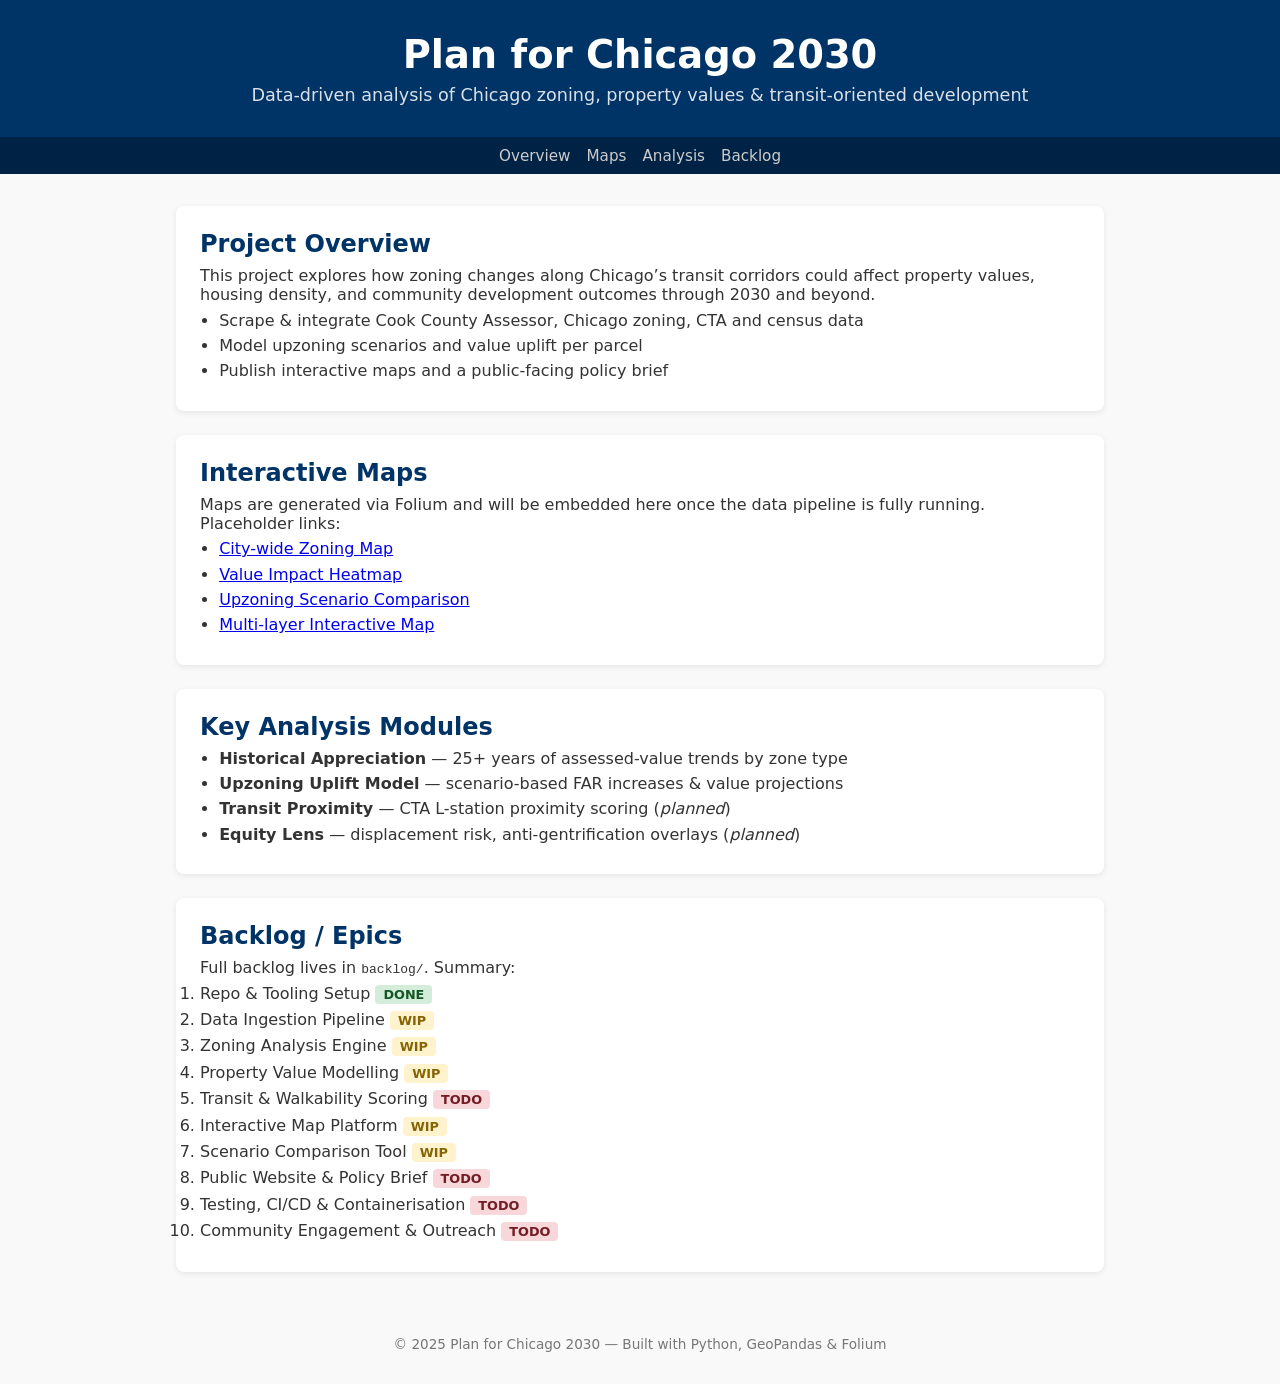
==== site/index.html @ ef183d5f "reorganized by Opus 4.6" ====
<!DOCTYPE html>
<html lang="en">
<head>
  <meta charset="UTF-8" />
  <meta name="viewport" content="width=device-width, initial-scale=1.0" />
  <title>Plan for Chicago 2030</title>
  <style>
    :root { --brand: #003366; --accent: #cf2920; --bg: #f9f9f9; }
    * { margin:0; padding:0; box-sizing:border-box; }
    body { font-family: "Segoe UI", system-ui, sans-serif; color:#333; background:var(--bg); }
    header { background:var(--brand); color:#fff; padding:2rem 1rem; text-align:center; }
    header h1 { font-size:2.4rem; margin-bottom:.5rem; }
    header p { font-size:1.1rem; opacity:.85; }
    nav { background:#002244; display:flex; justify-content:center; gap:1rem; padding:.6rem; }
    nav a { color:#ccc; text-decoration:none; font-size:.95rem; } nav a:hover { color:#fff; }
    .container { max-width:960px; margin:2rem auto; padding:0 1rem; }
    .card { background:#fff; border-radius:8px; box-shadow:0 2px 6px rgba(0,0,0,.08);
            margin-bottom:1.5rem; padding:1.5rem; }
    .card h2 { color:var(--brand); margin-bottom:.5rem; }
    .card ul { padding-left:1.2rem; }
    .card li { margin:.4rem 0; }
    footer { text-align:center; padding:2rem; font-size:.85rem; color:#777; }
    .status { display:inline-block; padding:2px 8px; border-radius:4px; font-size:.8rem; font-weight:600; }
    .status.wip { background:#fff3cd; color:#856404; }
    .status.done { background:#d4edda; color:#155724; }
    .status.todo { background:#f8d7da; color:#721c24; }
  </style>
</head>
<body>

<header>
  <h1>Plan for Chicago 2030</h1>
  <p>Data-driven analysis of Chicago zoning, property values &amp; transit-oriented development</p>
</header>

<nav>
  <a href="#overview">Overview</a>
  <a href="#maps">Maps</a>
  <a href="#analysis">Analysis</a>
  <a href="#backlog">Backlog</a>
</nav>

<div class="container">

  <section id="overview" class="card">
    <h2>Project Overview</h2>
    <p>This project explores how zoning changes along Chicago&rsquo;s transit corridors
       could affect property values, housing density, and community development outcomes
       through 2030 and beyond.</p>
    <ul>
      <li>Scrape &amp; integrate Cook County Assessor, Chicago zoning, CTA and census data</li>
      <li>Model upzoning scenarios and value uplift per parcel</li>
      <li>Publish interactive maps and a public-facing policy brief</li>
    </ul>
  </section>

  <section id="maps" class="card">
    <h2>Interactive Maps</h2>
    <p>Maps are generated via Folium and will be embedded here once the data pipeline
       is fully running. Placeholder links:</p>
    <ul>
      <li><a href="maps/chicago_zoning_map.html">City-wide Zoning Map</a></li>
      <li><a href="maps/zoning_value_impact_map.html">Value Impact Heatmap</a></li>
      <li><a href="maps/zoning_comparison_map.html">Upzoning Scenario Comparison</a></li>
      <li><a href="maps/chicago_interactive_map.html">Multi-layer Interactive Map</a></li>
    </ul>
  </section>

  <section id="analysis" class="card">
    <h2>Key Analysis Modules</h2>
    <ul>
      <li><strong>Historical Appreciation</strong> &mdash; 25+ years of assessed-value trends by zone type</li>
      <li><strong>Upzoning Uplift Model</strong> &mdash; scenario-based FAR increases &amp; value projections</li>
      <li><strong>Transit Proximity</strong> &mdash; CTA L-station proximity scoring (<em>planned</em>)</li>
      <li><strong>Equity Lens</strong> &mdash; displacement risk, anti-gentrification overlays (<em>planned</em>)</li>
    </ul>
  </section>

  <section id="backlog" class="card">
    <h2>Backlog / Epics</h2>
    <p>Full backlog lives in <code>backlog/</code>. Summary:</p>
    <ol>
      <li>Repo &amp; Tooling Setup <span class="status done">DONE</span></li>
      <li>Data Ingestion Pipeline <span class="status wip">WIP</span></li>
      <li>Zoning Analysis Engine <span class="status wip">WIP</span></li>
      <li>Property Value Modelling <span class="status wip">WIP</span></li>
      <li>Transit &amp; Walkability Scoring <span class="status todo">TODO</span></li>
      <li>Interactive Map Platform <span class="status wip">WIP</span></li>
      <li>Scenario Comparison Tool <span class="status wip">WIP</span></li>
      <li>Public Website &amp; Policy Brief <span class="status todo">TODO</span></li>
      <li>Testing, CI/CD &amp; Containerisation <span class="status todo">TODO</span></li>
      <li>Community Engagement &amp; Outreach <span class="status todo">TODO</span></li>
    </ol>
  </section>

</div>

<footer>&copy; 2025 Plan for Chicago 2030 &mdash; Built with Python, GeoPandas &amp; Folium</footer>
</body>
</html>
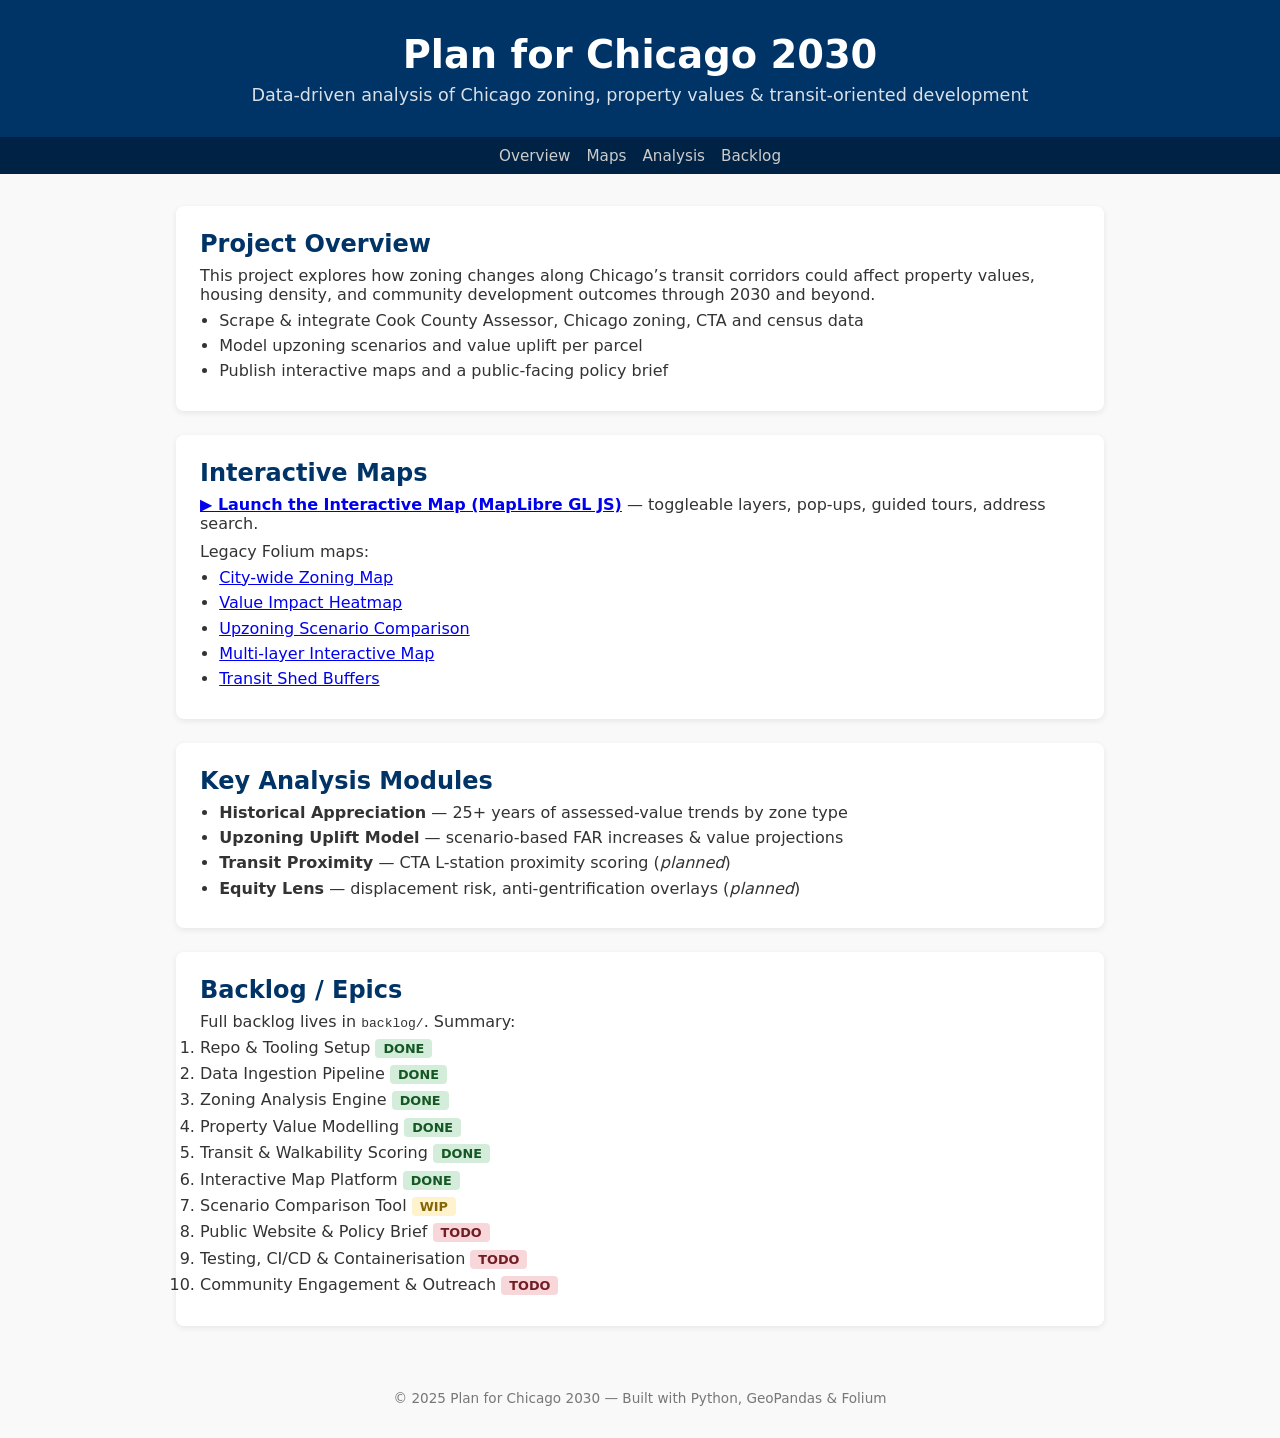
==== commit 8b66f536: "step 6 (opus 4.6)" ====
--- a/site/index.html
+++ b/site/index.html
@@ -56,13 +56,15 @@
 
   <section id="maps" class="card">
     <h2>Interactive Maps</h2>
-    <p>Maps are generated via Folium and will be embedded here once the data pipeline
-       is fully running. Placeholder links:</p>
+    <p><strong><a href="map.html">&#9654; Launch the Interactive Map (MapLibre GL JS)</a></strong>
+       &mdash; toggleable layers, pop-ups, guided tours, address search.</p>
+    <p style="margin-top:.6rem">Legacy Folium maps:</p>
     <ul>
-      <li><a href="maps/chicago_zoning_map.html">City-wide Zoning Map</a></li>
-      <li><a href="maps/zoning_value_impact_map.html">Value Impact Heatmap</a></li>
-      <li><a href="maps/zoning_comparison_map.html">Upzoning Scenario Comparison</a></li>
-      <li><a href="maps/chicago_interactive_map.html">Multi-layer Interactive Map</a></li>
+      <li><a href="../maps/chicago_zoning_map.html">City-wide Zoning Map</a></li>
+      <li><a href="../maps/zoning_value_impact_map.html">Value Impact Heatmap</a></li>
+      <li><a href="../maps/zoning_comparison_map.html">Upzoning Scenario Comparison</a></li>
+      <li><a href="../maps/chicago_interactive_map.html">Multi-layer Interactive Map</a></li>
+      <li><a href="../maps/transit_shed_map.html">Transit Shed Buffers</a></li>
     </ul>
   </section>
 
@@ -81,11 +83,11 @@
     <p>Full backlog lives in <code>backlog/</code>. Summary:</p>
     <ol>
       <li>Repo &amp; Tooling Setup <span class="status done">DONE</span></li>
-      <li>Data Ingestion Pipeline <span class="status wip">WIP</span></li>
-      <li>Zoning Analysis Engine <span class="status wip">WIP</span></li>
-      <li>Property Value Modelling <span class="status wip">WIP</span></li>
-      <li>Transit &amp; Walkability Scoring <span class="status todo">TODO</span></li>
-      <li>Interactive Map Platform <span class="status wip">WIP</span></li>
+      <li>Data Ingestion Pipeline <span class="status done">DONE</span></li>
+      <li>Zoning Analysis Engine <span class="status done">DONE</span></li>
+      <li>Property Value Modelling <span class="status done">DONE</span></li>
+      <li>Transit &amp; Walkability Scoring <span class="status done">DONE</span></li>
+      <li>Interactive Map Platform <span class="status done">DONE</span></li>
       <li>Scenario Comparison Tool <span class="status wip">WIP</span></li>
       <li>Public Website &amp; Policy Brief <span class="status todo">TODO</span></li>
       <li>Testing, CI/CD &amp; Containerisation <span class="status todo">TODO</span></li>
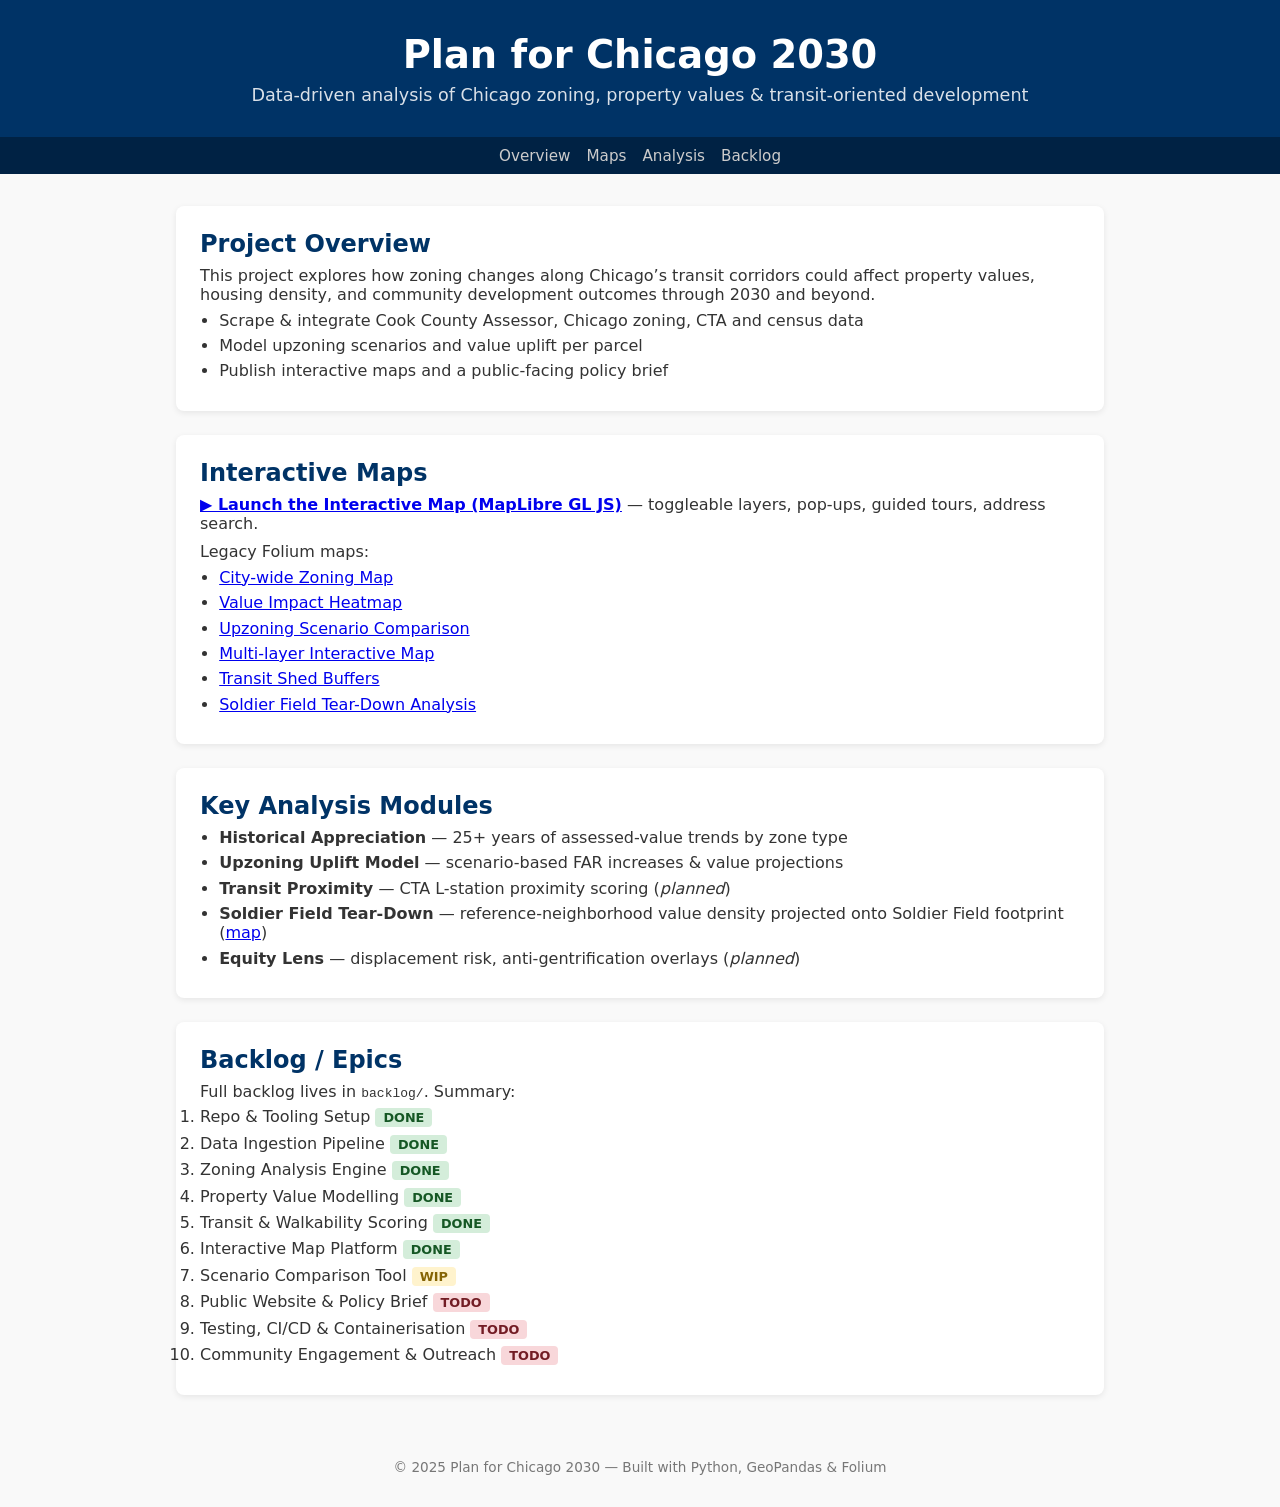
==== commit 48c8cae4: "Soldier Field tear-down analysis: script, map, and site links Co-Authored-By: Oz <oz-agent@warp.dev>" ====
--- a/site/index.html
+++ b/site/index.html
@@ -65,6 +65,7 @@
       <li><a href="../maps/zoning_comparison_map.html">Upzoning Scenario Comparison</a></li>
       <li><a href="../maps/chicago_interactive_map.html">Multi-layer Interactive Map</a></li>
       <li><a href="../maps/transit_shed_map.html">Transit Shed Buffers</a></li>
+      <li><a href="../maps/soldier_field_analysis_map.html">Soldier Field Tear-Down Analysis</a></li>
     </ul>
   </section>
 
@@ -74,6 +75,8 @@
       <li><strong>Historical Appreciation</strong> &mdash; 25+ years of assessed-value trends by zone type</li>
       <li><strong>Upzoning Uplift Model</strong> &mdash; scenario-based FAR increases &amp; value projections</li>
       <li><strong>Transit Proximity</strong> &mdash; CTA L-station proximity scoring (<em>planned</em>)</li>
+      <li><strong>Soldier Field Tear-Down</strong> &mdash; reference-neighborhood value density projected onto Soldier Field footprint
+          (<a href="../maps/soldier_field_analysis_map.html">map</a>)</li>
       <li><strong>Equity Lens</strong> &mdash; displacement risk, anti-gentrification overlays (<em>planned</em>)</li>
     </ul>
   </section>
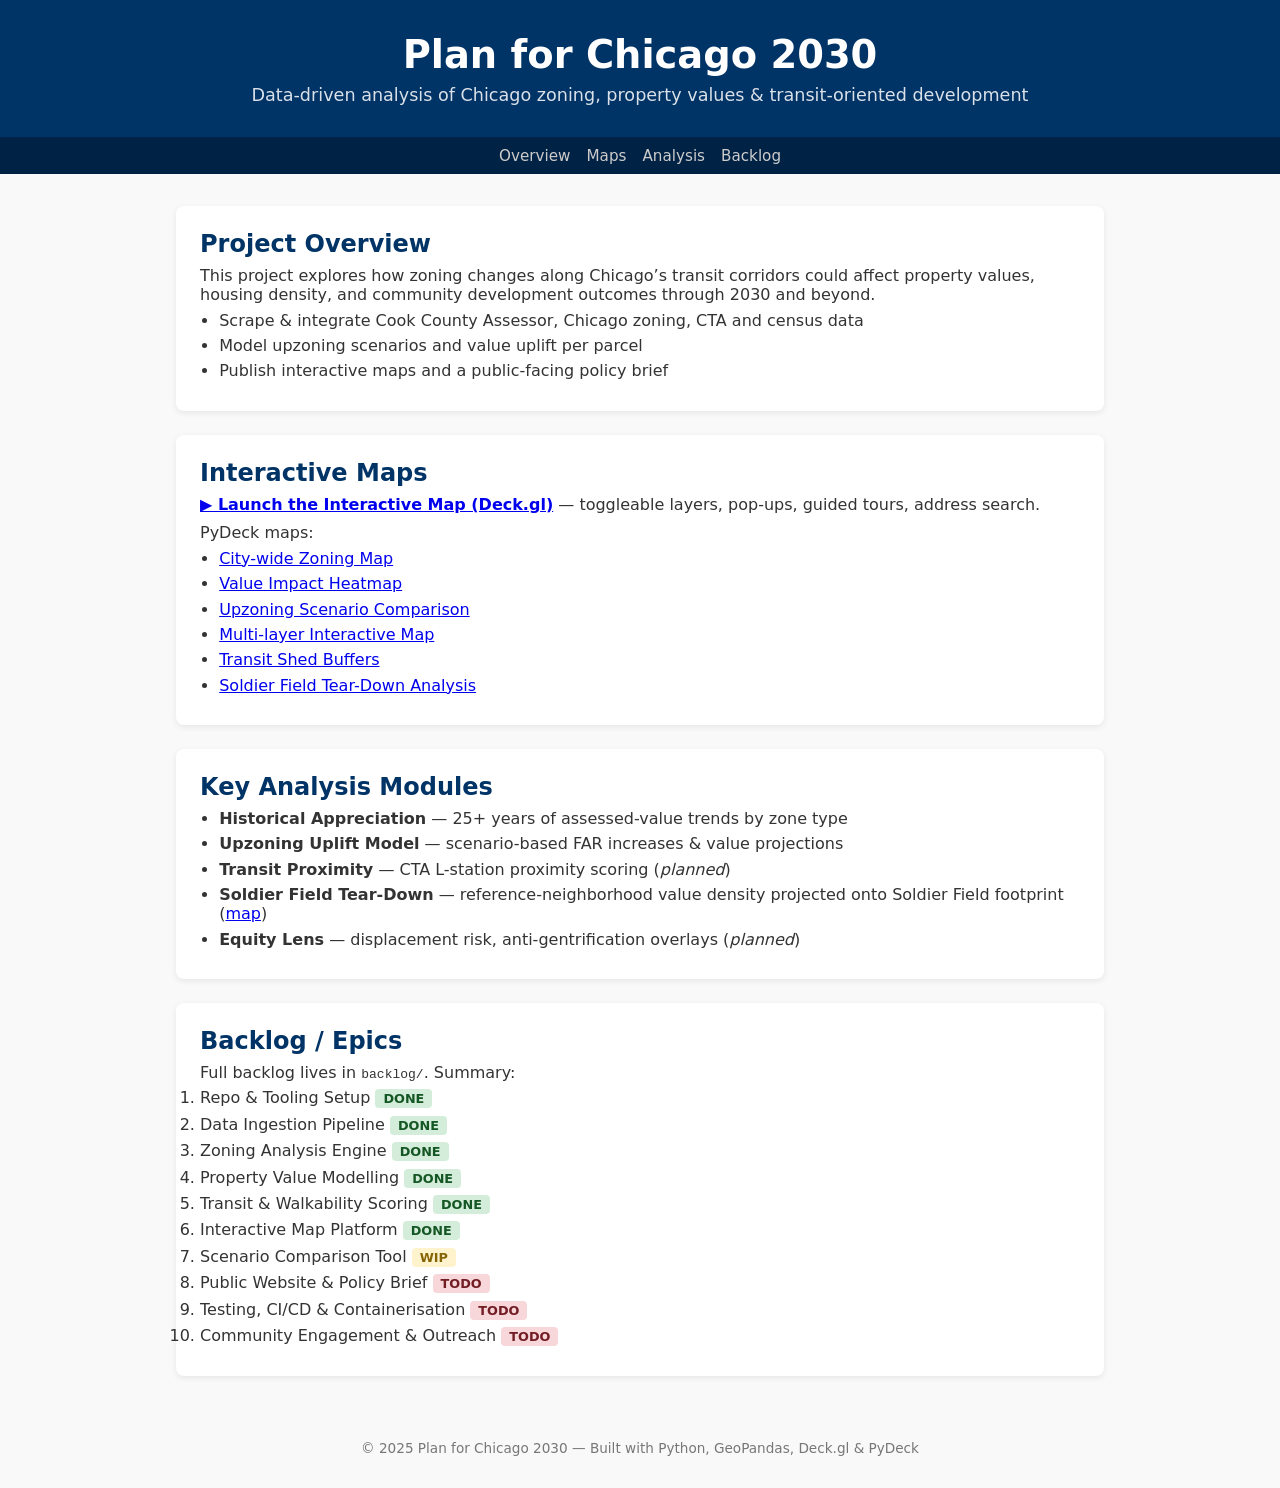
==== commit 48b413f2: "data join fixes. things working better. also adding squad agent configuration" ====
--- a/site/index.html
+++ b/site/index.html
@@ -56,9 +56,9 @@
 
   <section id="maps" class="card">
     <h2>Interactive Maps</h2>
-    <p><strong><a href="map.html">&#9654; Launch the Interactive Map (MapLibre GL JS)</a></strong>
+    <p><strong><a href="map.html">&#9654; Launch the Interactive Map (Deck.gl)</a></strong>
        &mdash; toggleable layers, pop-ups, guided tours, address search.</p>
-    <p style="margin-top:.6rem">Legacy Folium maps:</p>
+    <p style="margin-top:.6rem">PyDeck maps:</p>
     <ul>
       <li><a href="../maps/chicago_zoning_map.html">City-wide Zoning Map</a></li>
       <li><a href="../maps/zoning_value_impact_map.html">Value Impact Heatmap</a></li>
@@ -100,6 +100,6 @@
 
 </div>
 
-<footer>&copy; 2025 Plan for Chicago 2030 &mdash; Built with Python, GeoPandas &amp; Folium</footer>
+<footer>&copy; 2025 Plan for Chicago 2030 &mdash; Built with Python, GeoPandas, Deck.gl &amp; PyDeck</footer>
 </body>
 </html>
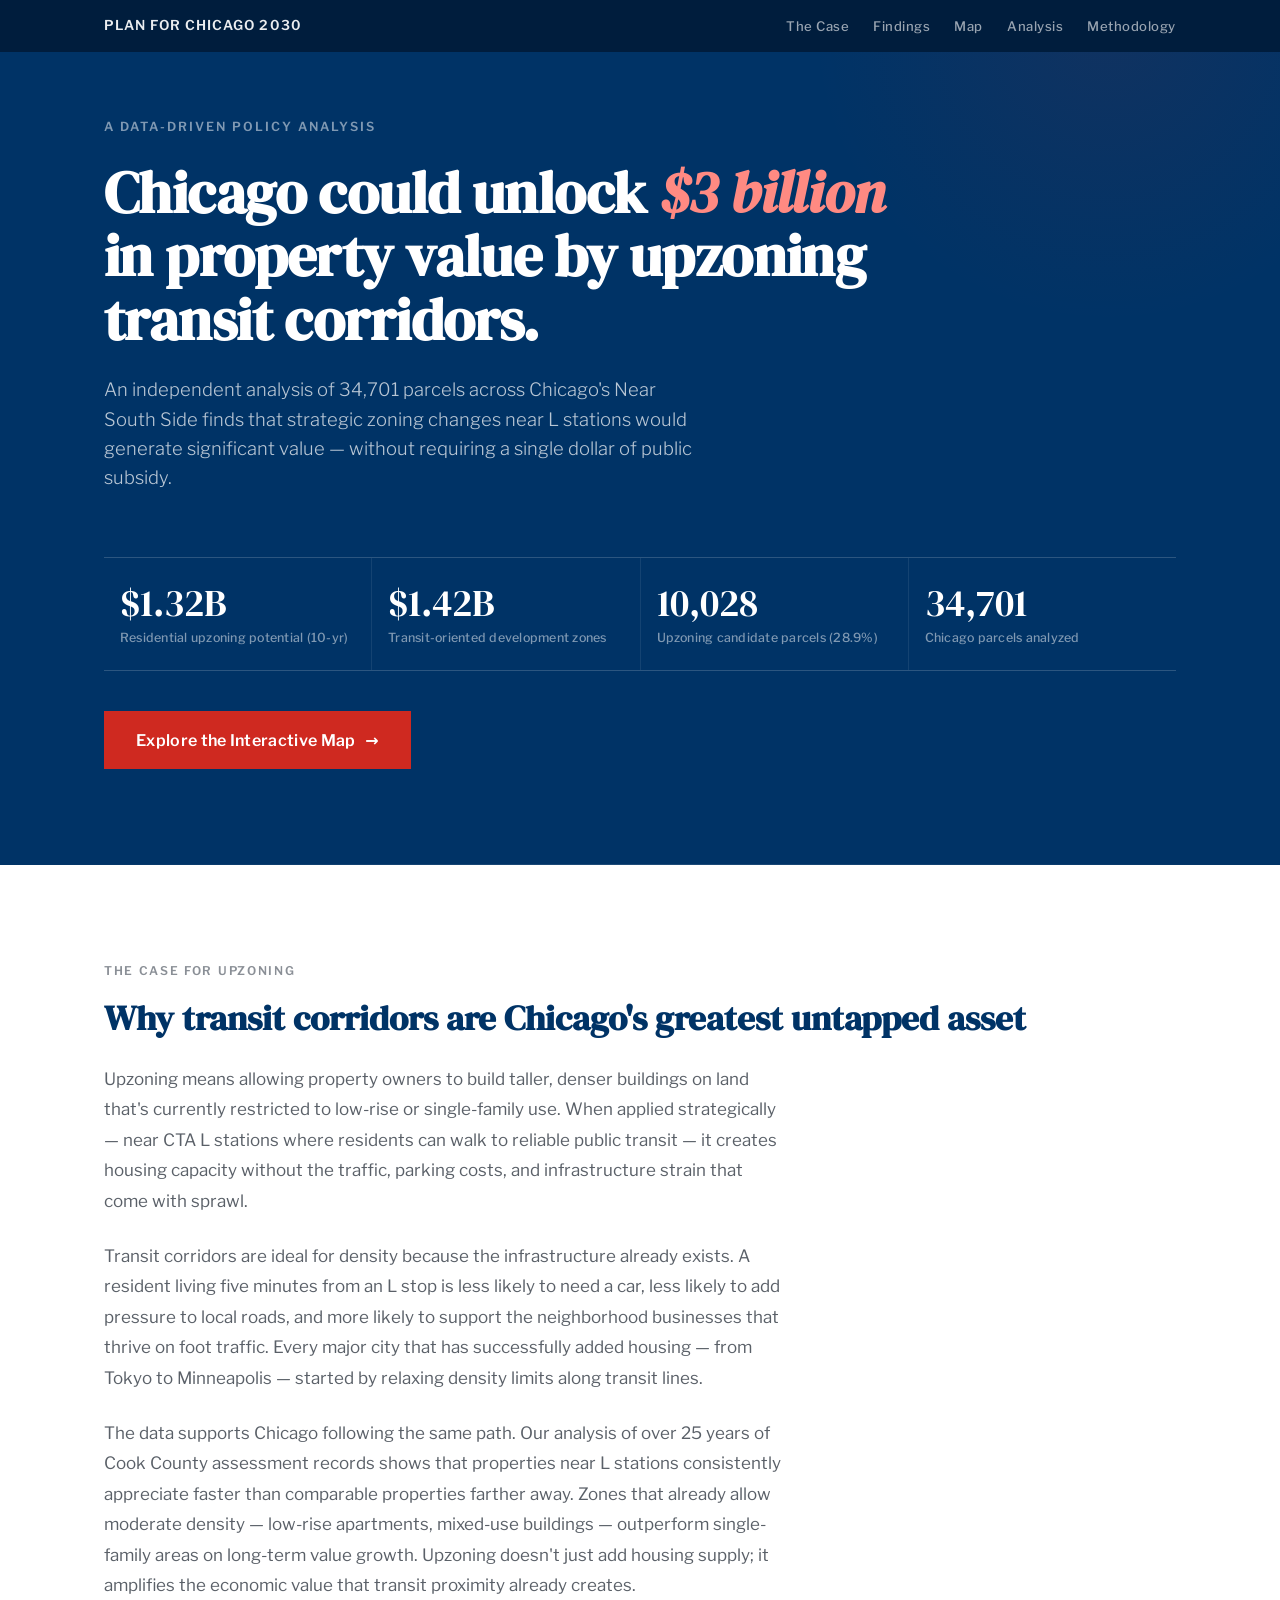
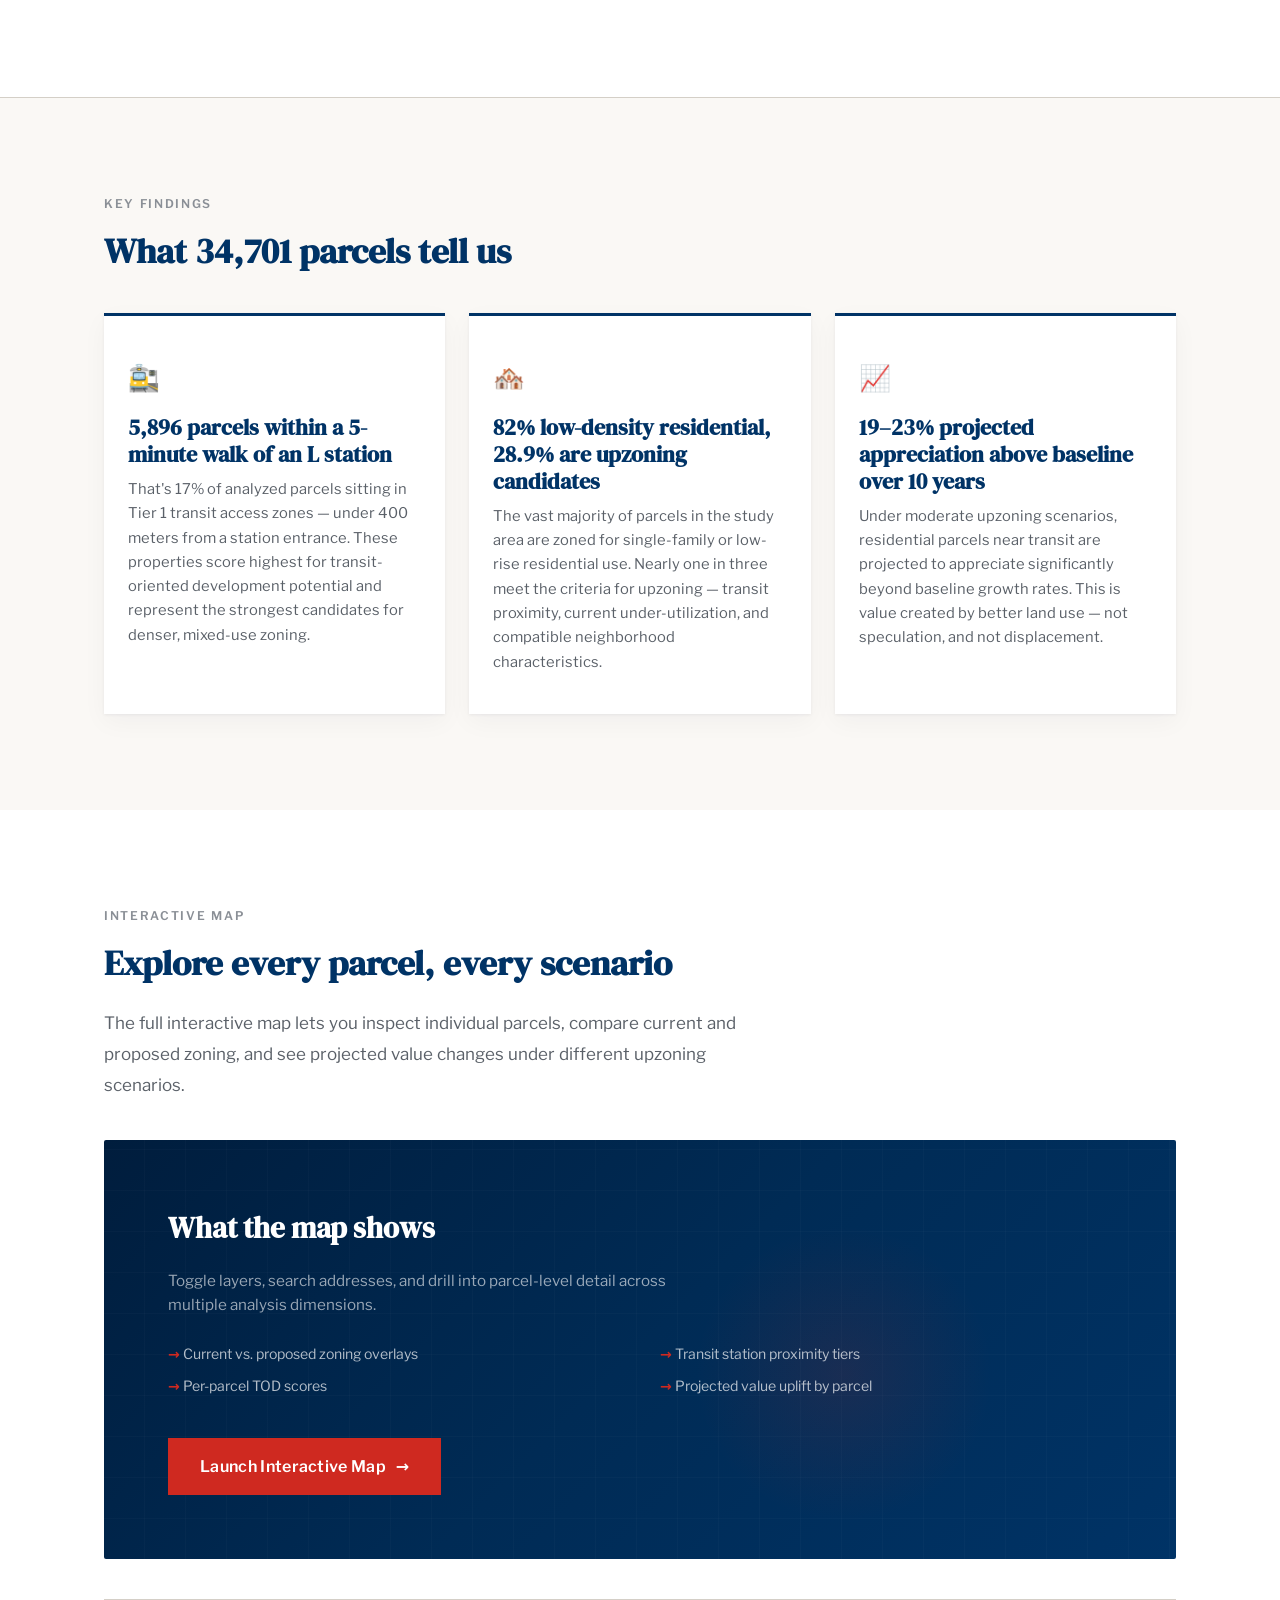
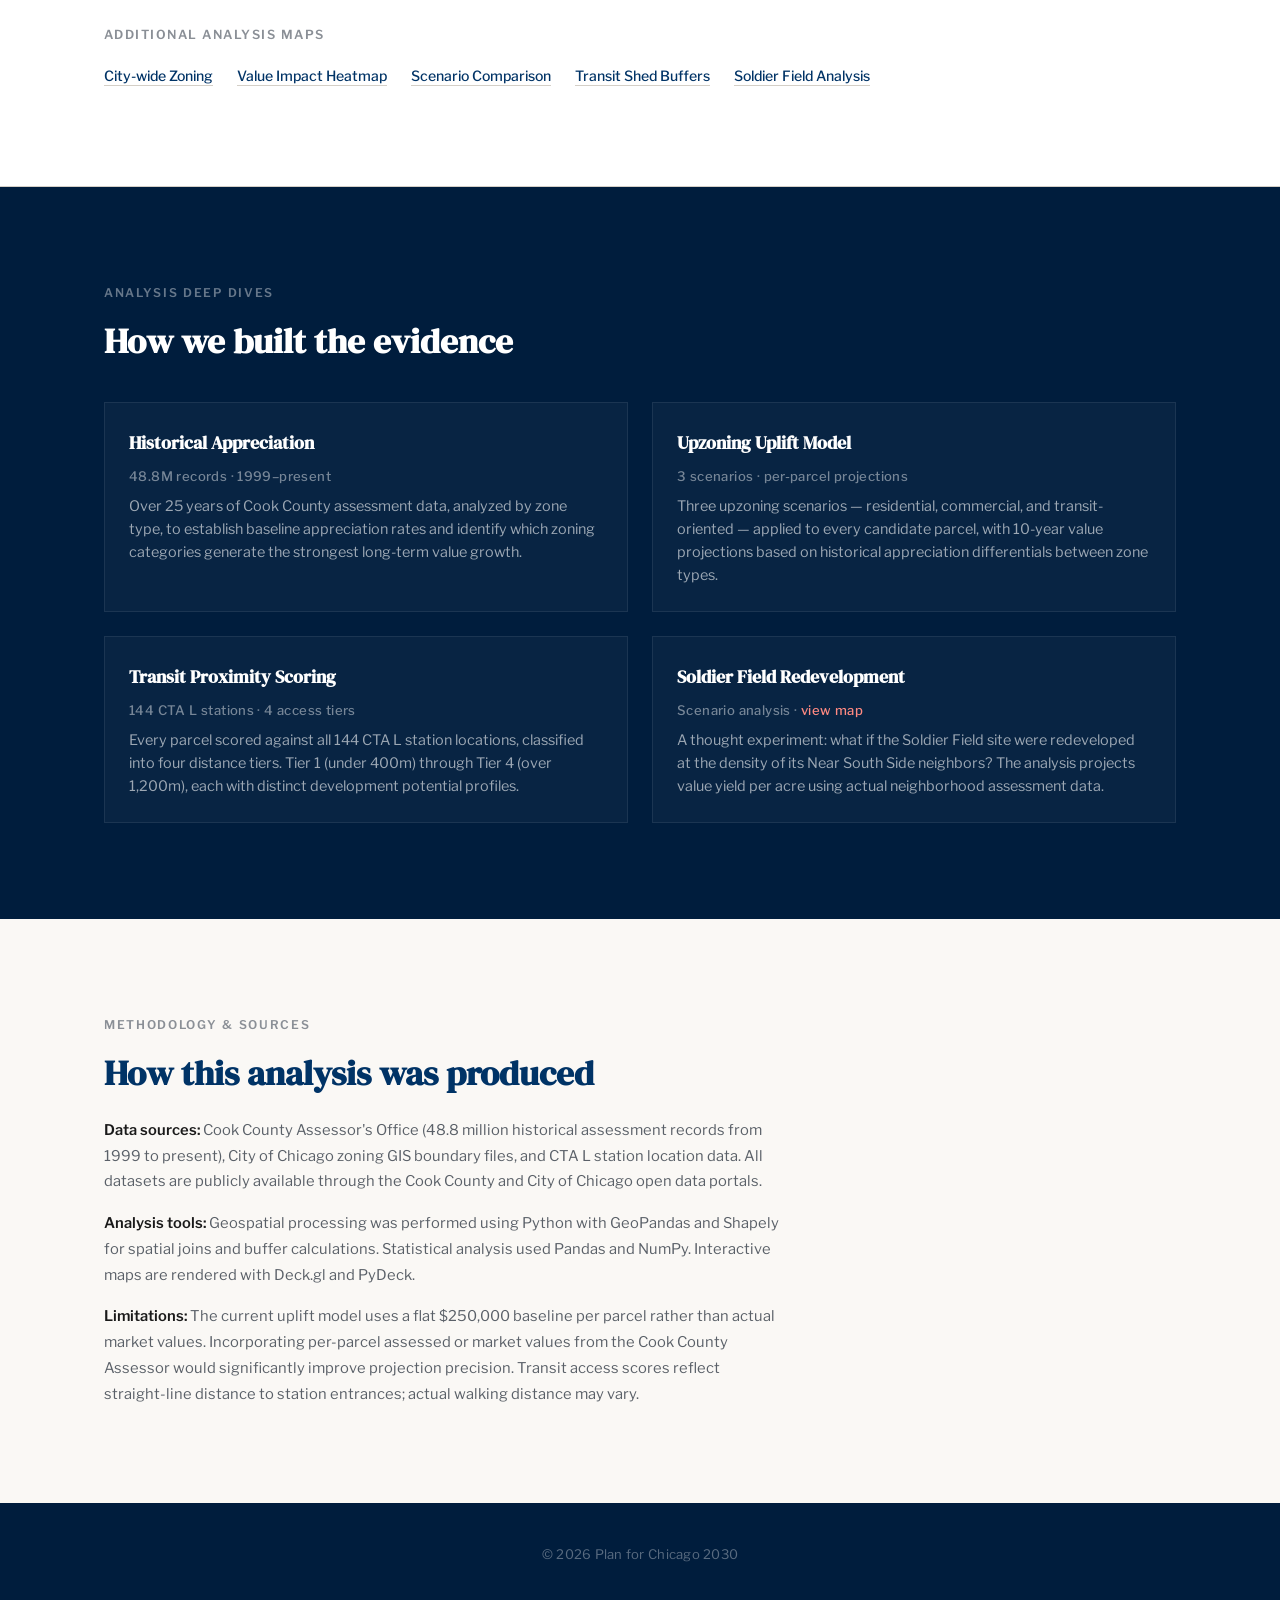
==== commit 82f9493b: "Adding better site, map, and train line coverage" ====
--- a/site/index.html
+++ b/site/index.html
@@ -1,105 +1,768 @@
 <!DOCTYPE html>
 <html lang="en">
 <head>
-  <meta charset="UTF-8" />
-  <meta name="viewport" content="width=device-width, initial-scale=1.0" />
-  <title>Plan for Chicago 2030</title>
+  <meta charset="UTF-8">
+  <meta name="viewport" content="width=device-width, initial-scale=1.0">
+  <title>Plan for Chicago 2030 — Transit-Oriented Upzoning Policy Brief</title>
+  <meta name="description" content="Data-driven analysis of how transit-oriented upzoning could unlock billions in property value across Chicago's L corridors by 2030.">
+  <link rel="preconnect" href="https://fonts.googleapis.com">
+  <link rel="preconnect" href="https://fonts.gstatic.com" crossorigin>
+  <link href="https://fonts.googleapis.com/css2?family=DM+Serif+Display:ital@0;1&family=Libre+Franklin:ital,wght@0,300;0,400;0,500;0,600;0,700;1,400&display=swap" rel="stylesheet">
   <style>
-    :root { --brand: #003366; --accent: #cf2920; --bg: #f9f9f9; }
-    * { margin:0; padding:0; box-sizing:border-box; }
-    body { font-family: "Segoe UI", system-ui, sans-serif; color:#333; background:var(--bg); }
-    header { background:var(--brand); color:#fff; padding:2rem 1rem; text-align:center; }
-    header h1 { font-size:2.4rem; margin-bottom:.5rem; }
-    header p { font-size:1.1rem; opacity:.85; }
-    nav { background:#002244; display:flex; justify-content:center; gap:1rem; padding:.6rem; }
-    nav a { color:#ccc; text-decoration:none; font-size:.95rem; } nav a:hover { color:#fff; }
-    .container { max-width:960px; margin:2rem auto; padding:0 1rem; }
-    .card { background:#fff; border-radius:8px; box-shadow:0 2px 6px rgba(0,0,0,.08);
-            margin-bottom:1.5rem; padding:1.5rem; }
-    .card h2 { color:var(--brand); margin-bottom:.5rem; }
-    .card ul { padding-left:1.2rem; }
-    .card li { margin:.4rem 0; }
-    footer { text-align:center; padding:2rem; font-size:.85rem; color:#777; }
-    .status { display:inline-block; padding:2px 8px; border-radius:4px; font-size:.8rem; font-weight:600; }
-    .status.wip { background:#fff3cd; color:#856404; }
-    .status.done { background:#d4edda; color:#155724; }
-    .status.todo { background:#f8d7da; color:#721c24; }
+    /* ─── DESIGN TOKENS ──────────────────────────────────── */
+    :root {
+      --navy:       #003366;
+      --navy-deep:  #001d3d;
+      --navy-mid:   #002b55;
+      --red:        #cf2920;
+      --red-hover:  #a82018;
+      --cream:      #faf8f5;
+      --warm-white: #f4f1ec;
+      --text:       #1a1a1a;
+      --text-muted: #5a6068;
+      --text-light: #8a8f96;
+      --rule:       #d4cfc7;
+      --card-bg:    #ffffff;
+      --card-shadow: 0 1px 3px rgba(0,20,50,.06), 0 8px 24px rgba(0,20,50,.04);
+
+      --font-display: 'DM Serif Display', Georgia, 'Times New Roman', serif;
+      --font-body:    'Libre Franklin', 'Segoe UI', system-ui, sans-serif;
+
+      --space-xs:   0.5rem;
+      --space-sm:   1rem;
+      --space-md:   1.5rem;
+      --space-lg:   2.5rem;
+      --space-xl:   4rem;
+      --space-xxl:  6rem;
+
+      --max-width:  1120px;
+      --max-text:   680px;
+    }
+
+    /* ─── RESET & BASE ───────────────────────────────────── */
+    *, *::before, *::after { margin: 0; padding: 0; box-sizing: border-box; }
+
+    html { scroll-behavior: smooth; }
+
+    body {
+      font-family: var(--font-body);
+      font-size: 1.0625rem;
+      line-height: 1.7;
+      color: var(--text);
+      background: var(--cream);
+      -webkit-font-smoothing: antialiased;
+      -moz-osx-font-smoothing: grayscale;
+    }
+
+    img { max-width: 100%; display: block; }
+    a { color: var(--red); text-decoration: none; transition: color 0.2s; }
+    a:hover { color: var(--red-hover); }
+
+    /* ─── UTILITY ─────────────────────────────────────────── */
+    .container {
+      max-width: var(--max-width);
+      margin-left: auto;
+      margin-right: auto;
+      padding-left: 1.5rem;
+      padding-right: 1.5rem;
+    }
+
+    .prose { max-width: var(--max-text); }
+
+    .section-rule {
+      border: none;
+      border-top: 1px solid var(--rule);
+      margin: 0;
+    }
+
+    .section-label {
+      font-family: var(--font-body);
+      font-size: 0.75rem;
+      font-weight: 600;
+      letter-spacing: 0.14em;
+      text-transform: uppercase;
+      color: var(--text-light);
+      margin-bottom: var(--space-sm);
+    }
+
+    .section-heading {
+      font-family: var(--font-display);
+      font-size: clamp(1.6rem, 3vw, 2.2rem);
+      line-height: 1.2;
+      color: var(--navy);
+      margin-bottom: var(--space-md);
+    }
+
+    /* ─── SITE HEADER ─────────────────────────────────────── */
+    .site-header {
+      background: var(--navy-deep);
+      padding: 0.9rem 0;
+    }
+
+    .site-header .container {
+      display: flex;
+      align-items: center;
+      justify-content: space-between;
+      flex-wrap: wrap;
+      gap: 0.5rem;
+    }
+
+    .site-header__brand {
+      font-family: var(--font-body);
+      font-size: 0.85rem;
+      font-weight: 600;
+      letter-spacing: 0.08em;
+      text-transform: uppercase;
+      color: rgba(255,255,255,0.92);
+    }
+
+    .site-header__nav {
+      display: flex;
+      gap: 1.5rem;
+    }
+
+    .site-header__nav a {
+      font-size: 0.82rem;
+      font-weight: 500;
+      letter-spacing: 0.04em;
+      color: rgba(255,255,255,0.6);
+      transition: color 0.2s;
+    }
+
+    .site-header__nav a:hover {
+      color: #ffffff;
+    }
+
+    /* ─── HERO ────────────────────────────────────────────── */
+    .hero {
+      background: var(--navy);
+      color: #ffffff;
+      padding: var(--space-xl) 0 var(--space-xxl);
+      position: relative;
+      overflow: hidden;
+    }
+
+    .hero::before {
+      content: '';
+      position: absolute;
+      top: -40%;
+      right: -10%;
+      width: 600px;
+      height: 600px;
+      background: radial-gradient(circle, rgba(207,41,32,0.08) 0%, transparent 70%);
+      pointer-events: none;
+    }
+
+    .hero::after {
+      content: '';
+      position: absolute;
+      bottom: 0;
+      left: 0;
+      right: 0;
+      height: 1px;
+      background: linear-gradient(90deg, transparent, rgba(255,255,255,0.12), transparent);
+    }
+
+    .hero__eyebrow {
+      font-family: var(--font-body);
+      font-size: 0.78rem;
+      font-weight: 600;
+      letter-spacing: 0.16em;
+      text-transform: uppercase;
+      color: rgba(255,255,255,0.5);
+      margin-bottom: var(--space-md);
+    }
+
+    .hero__headline {
+      font-family: var(--font-display);
+      font-size: clamp(2.2rem, 5.5vw, 3.6rem);
+      line-height: 1.1;
+      max-width: 820px;
+      margin-bottom: var(--space-md);
+      letter-spacing: -0.01em;
+    }
+
+    .hero__headline em {
+      color: #ff8a82;
+      font-style: italic;
+    }
+
+    .hero__subtitle {
+      font-size: 1.15rem;
+      line-height: 1.6;
+      color: rgba(255,255,255,0.72);
+      max-width: 600px;
+      margin-bottom: var(--space-xl);
+      font-weight: 300;
+    }
+
+    /* ─── STAT GRID ───────────────────────────────────────── */
+    .stats-bar {
+      display: grid;
+      grid-template-columns: repeat(4, 1fr);
+      gap: 1px;
+      background: rgba(255,255,255,0.08);
+      border-top: 1px solid rgba(255,255,255,0.1);
+      border-bottom: 1px solid rgba(255,255,255,0.1);
+      margin-bottom: var(--space-lg);
+    }
+
+    .stat-cell {
+      padding: var(--space-md) var(--space-sm);
+      background: var(--navy);
+    }
+
+    .stat-cell__number {
+      font-family: var(--font-display);
+      font-size: clamp(1.5rem, 3.5vw, 2.4rem);
+      line-height: 1.1;
+      color: #ffffff;
+      margin-bottom: 0.3rem;
+    }
+
+    .stat-cell__label {
+      font-size: 0.78rem;
+      font-weight: 500;
+      line-height: 1.4;
+      color: rgba(255,255,255,0.5);
+      letter-spacing: 0.02em;
+    }
+
+    /* ─── CTA BUTTON ──────────────────────────────────────── */
+    .cta {
+      display: inline-flex;
+      align-items: center;
+      gap: 0.6rem;
+      font-family: var(--font-body);
+      font-size: 1rem;
+      font-weight: 600;
+      letter-spacing: 0.02em;
+      color: #ffffff;
+      background: var(--red);
+      padding: 0.95rem 2rem;
+      border: none;
+      cursor: pointer;
+      transition: background 0.2s, transform 0.15s;
+    }
+
+    .cta:hover {
+      background: var(--red-hover);
+      color: #ffffff;
+      transform: translateY(-1px);
+    }
+
+    .cta--ghost {
+      background: transparent;
+      border: 1.5px solid rgba(255,255,255,0.3);
+      color: rgba(255,255,255,0.85);
+    }
+
+    .cta--ghost:hover {
+      background: rgba(255,255,255,0.08);
+      border-color: rgba(255,255,255,0.5);
+      color: #ffffff;
+    }
+
+    .hero__actions {
+      display: flex;
+      flex-wrap: wrap;
+      gap: var(--space-sm);
+    }
+
+    /* ─── CONTENT SECTIONS ────────────────────────────────── */
+    .section {
+      padding: var(--space-xxl) 0;
+    }
+
+    .section--cream { background: var(--cream); }
+    .section--white { background: var(--card-bg); }
+    .section--dark  {
+      background: var(--navy-deep);
+      color: rgba(255,255,255,0.88);
+    }
+
+    .section--dark .section-label { color: rgba(255,255,255,0.4); }
+    .section--dark .section-heading { color: #ffffff; }
+    .section--dark a { color: #ff8a82; }
+    .section--dark a:hover { color: #ffb3ae; }
+
+    .section__body {
+      font-size: 1.0625rem;
+      line-height: 1.8;
+      color: var(--text-muted);
+    }
+
+    .section__body p + p { margin-top: var(--space-md); }
+
+    .section--dark .section__body { color: rgba(255,255,255,0.65); }
+
+    /* ─── EVIDENCE CARDS ──────────────────────────────────── */
+    .evidence-grid {
+      display: grid;
+      grid-template-columns: repeat(3, 1fr);
+      gap: var(--space-md);
+      margin-top: var(--space-lg);
+    }
+
+    .evidence-card {
+      background: var(--card-bg);
+      padding: var(--space-lg) var(--space-md);
+      border-top: 3px solid var(--navy);
+      box-shadow: var(--card-shadow);
+      transition: transform 0.2s, box-shadow 0.2s;
+    }
+
+    .evidence-card:hover {
+      transform: translateY(-3px);
+      box-shadow: 0 4px 12px rgba(0,20,50,.08), 0 16px 40px rgba(0,20,50,.06);
+    }
+
+    .evidence-card__icon {
+      font-size: 1.6rem;
+      margin-bottom: var(--space-sm);
+      display: block;
+    }
+
+    .evidence-card__stat {
+      font-family: var(--font-display);
+      font-size: 1.4rem;
+      color: var(--navy);
+      margin-bottom: 0.5rem;
+      line-height: 1.2;
+    }
+
+    .evidence-card__text {
+      font-size: 0.92rem;
+      line-height: 1.65;
+      color: var(--text-muted);
+    }
+
+    /* ─── MAP PREVIEW ─────────────────────────────────────── */
+    .map-preview {
+      position: relative;
+      background:
+        linear-gradient(135deg, var(--navy-deep) 0%, var(--navy-mid) 50%, var(--navy) 100%);
+      border-radius: 2px;
+      padding: var(--space-xl);
+      margin-top: var(--space-lg);
+      overflow: hidden;
+      min-height: 320px;
+      display: flex;
+      flex-direction: column;
+      justify-content: center;
+    }
+
+    .map-preview::before {
+      content: '';
+      position: absolute;
+      inset: 0;
+      background:
+        repeating-linear-gradient(
+          0deg,
+          transparent,
+          transparent 40px,
+          rgba(255,255,255,0.018) 40px,
+          rgba(255,255,255,0.018) 41px
+        ),
+        repeating-linear-gradient(
+          90deg,
+          transparent,
+          transparent 40px,
+          rgba(255,255,255,0.018) 40px,
+          rgba(255,255,255,0.018) 41px
+        );
+      pointer-events: none;
+    }
+
+    .map-preview::after {
+      content: '';
+      position: absolute;
+      top: 20%;
+      left: 55%;
+      width: 300px;
+      height: 300px;
+      border-radius: 50%;
+      background: radial-gradient(circle, rgba(207,41,32,0.12) 0%, transparent 70%);
+      pointer-events: none;
+    }
+
+    .map-preview__content {
+      position: relative;
+      z-index: 1;
+      color: #ffffff;
+    }
+
+    .map-preview__heading {
+      font-family: var(--font-display);
+      font-size: clamp(1.4rem, 2.5vw, 1.8rem);
+      margin-bottom: var(--space-sm);
+    }
+
+    .map-preview__desc {
+      color: rgba(255,255,255,0.6);
+      max-width: 500px;
+      margin-bottom: var(--space-md);
+      font-size: 0.95rem;
+      line-height: 1.6;
+    }
+
+    .map-preview__features {
+      list-style: none;
+      display: grid;
+      grid-template-columns: 1fr 1fr;
+      gap: 0.5rem var(--space-lg);
+      margin-bottom: var(--space-lg);
+      font-size: 0.88rem;
+      color: rgba(255,255,255,0.7);
+    }
+
+    .map-preview__features li::before {
+      content: '\2192\00a0';
+      color: var(--red);
+      font-weight: 700;
+    }
+
+    /* ─── ANALYSIS CARDS ──────────────────────────────────── */
+    .analysis-grid {
+      display: grid;
+      grid-template-columns: repeat(2, 1fr);
+      gap: var(--space-md);
+      margin-top: var(--space-lg);
+    }
+
+    .analysis-card {
+      border: 1px solid rgba(255,255,255,0.08);
+      padding: var(--space-md) var(--space-md) var(--space-md);
+      background: rgba(255,255,255,0.03);
+      transition: background 0.2s, border-color 0.2s;
+    }
+
+    .analysis-card:hover {
+      background: rgba(255,255,255,0.06);
+      border-color: rgba(255,255,255,0.15);
+    }
+
+    .analysis-card__title {
+      font-family: var(--font-display);
+      font-size: 1.15rem;
+      color: #ffffff;
+      margin-bottom: 0.4rem;
+    }
+
+    .analysis-card__detail {
+      font-size: 0.82rem;
+      color: rgba(255,255,255,0.45);
+      margin-bottom: 0.5rem;
+      font-weight: 500;
+      letter-spacing: 0.03em;
+    }
+
+    .analysis-card__text {
+      font-size: 0.9rem;
+      line-height: 1.6;
+      color: rgba(255,255,255,0.6);
+    }
+
+    /* ─── METHODOLOGY ─────────────────────────────────────── */
+    .methodology {
+      font-size: 0.92rem;
+      line-height: 1.75;
+      color: var(--text-muted);
+      max-width: var(--max-text);
+    }
+
+    .methodology strong {
+      color: var(--text);
+      font-weight: 600;
+    }
+
+    /* ─── SUPPLEMENTARY MAP LINKS ─────────────────────────── */
+    .map-links {
+      margin-top: var(--space-lg);
+      padding-top: var(--space-md);
+      border-top: 1px solid var(--rule);
+    }
+
+    .map-links__title {
+      font-size: 0.78rem;
+      font-weight: 600;
+      letter-spacing: 0.12em;
+      text-transform: uppercase;
+      color: var(--text-light);
+      margin-bottom: var(--space-sm);
+    }
+
+    .map-links__list {
+      list-style: none;
+      display: flex;
+      flex-wrap: wrap;
+      gap: 0.5rem 1.5rem;
+    }
+
+    .map-links__list a {
+      font-size: 0.88rem;
+      font-weight: 500;
+      color: var(--navy);
+      border-bottom: 1px solid var(--rule);
+      padding-bottom: 1px;
+      transition: color 0.2s, border-color 0.2s;
+    }
+
+    .map-links__list a:hover {
+      color: var(--red);
+      border-color: var(--red);
+    }
+
+    /* ─── FOOTER ───────────────────────────────────────────── */
+    .site-footer {
+      background: var(--navy-deep);
+      color: rgba(255,255,255,0.35);
+      text-align: center;
+      padding: var(--space-lg) var(--space-sm);
+      font-size: 0.82rem;
+      letter-spacing: 0.02em;
+    }
+
+    /* ─── RESPONSIVE ──────────────────────────────────────── */
+    @media (max-width: 900px) {
+      .evidence-grid { grid-template-columns: 1fr; }
+      .analysis-grid { grid-template-columns: 1fr; }
+      .map-preview__features { grid-template-columns: 1fr; }
+    }
+
+    @media (max-width: 768px) {
+      .stats-bar { grid-template-columns: repeat(2, 1fr); }
+
+      .hero { padding: var(--space-lg) 0 var(--space-xl); }
+
+      .section { padding: var(--space-xl) 0; }
+
+      .site-header .container { justify-content: center; }
+
+      .site-header__nav {
+        gap: 1rem;
+      }
+    }
+
+    @media (max-width: 480px) {
+      .stats-bar { grid-template-columns: 1fr; }
+
+      .hero__actions { flex-direction: column; }
+      .hero__actions .cta { text-align: center; justify-content: center; }
+
+      .map-preview { padding: var(--space-md); }
+    }
   </style>
 </head>
 <body>
 
-<header>
-  <h1>Plan for Chicago 2030</h1>
-  <p>Data-driven analysis of Chicago zoning, property values &amp; transit-oriented development</p>
+<!-- ═══ SITE HEADER ════════════════════════════════════════ -->
+<header class="site-header" role="banner">
+  <div class="container">
+    <div class="site-header__brand" aria-label="Plan for Chicago 2030">Plan for Chicago 2030</div>
+    <nav class="site-header__nav" aria-label="Main navigation">
+      <a href="#argument">The Case</a>
+      <a href="#findings">Findings</a>
+      <a href="#map-section">Map</a>
+      <a href="#analysis">Analysis</a>
+      <a href="#methodology">Methodology</a>
+    </nav>
+  </div>
 </header>
 
-<nav>
-  <a href="#overview">Overview</a>
-  <a href="#maps">Maps</a>
-  <a href="#analysis">Analysis</a>
-  <a href="#backlog">Backlog</a>
-</nav>
-
-<div class="container">
-
-  <section id="overview" class="card">
-    <h2>Project Overview</h2>
-    <p>This project explores how zoning changes along Chicago&rsquo;s transit corridors
-       could affect property values, housing density, and community development outcomes
-       through 2030 and beyond.</p>
-    <ul>
-      <li>Scrape &amp; integrate Cook County Assessor, Chicago zoning, CTA and census data</li>
-      <li>Model upzoning scenarios and value uplift per parcel</li>
-      <li>Publish interactive maps and a public-facing policy brief</li>
-    </ul>
-  </section>
-
-  <section id="maps" class="card">
-    <h2>Interactive Maps</h2>
-    <p><strong><a href="map.html">&#9654; Launch the Interactive Map (Deck.gl)</a></strong>
-       &mdash; toggleable layers, pop-ups, guided tours, address search.</p>
-    <p style="margin-top:.6rem">PyDeck maps:</p>
-    <ul>
-      <li><a href="../maps/chicago_zoning_map.html">City-wide Zoning Map</a></li>
-      <li><a href="../maps/zoning_value_impact_map.html">Value Impact Heatmap</a></li>
-      <li><a href="../maps/zoning_comparison_map.html">Upzoning Scenario Comparison</a></li>
-      <li><a href="../maps/chicago_interactive_map.html">Multi-layer Interactive Map</a></li>
-      <li><a href="../maps/transit_shed_map.html">Transit Shed Buffers</a></li>
-      <li><a href="../maps/soldier_field_analysis_map.html">Soldier Field Tear-Down Analysis</a></li>
-    </ul>
-  </section>
-
-  <section id="analysis" class="card">
-    <h2>Key Analysis Modules</h2>
-    <ul>
-      <li><strong>Historical Appreciation</strong> &mdash; 25+ years of assessed-value trends by zone type</li>
-      <li><strong>Upzoning Uplift Model</strong> &mdash; scenario-based FAR increases &amp; value projections</li>
-      <li><strong>Transit Proximity</strong> &mdash; CTA L-station proximity scoring (<em>planned</em>)</li>
-      <li><strong>Soldier Field Tear-Down</strong> &mdash; reference-neighborhood value density projected onto Soldier Field footprint
-          (<a href="../maps/soldier_field_analysis_map.html">map</a>)</li>
-      <li><strong>Equity Lens</strong> &mdash; displacement risk, anti-gentrification overlays (<em>planned</em>)</li>
-    </ul>
-  </section>
-
-  <section id="backlog" class="card">
-    <h2>Backlog / Epics</h2>
-    <p>Full backlog lives in <code>backlog/</code>. Summary:</p>
-    <ol>
-      <li>Repo &amp; Tooling Setup <span class="status done">DONE</span></li>
-      <li>Data Ingestion Pipeline <span class="status done">DONE</span></li>
-      <li>Zoning Analysis Engine <span class="status done">DONE</span></li>
-      <li>Property Value Modelling <span class="status done">DONE</span></li>
-      <li>Transit &amp; Walkability Scoring <span class="status done">DONE</span></li>
-      <li>Interactive Map Platform <span class="status done">DONE</span></li>
-      <li>Scenario Comparison Tool <span class="status wip">WIP</span></li>
-      <li>Public Website &amp; Policy Brief <span class="status todo">TODO</span></li>
-      <li>Testing, CI/CD &amp; Containerisation <span class="status todo">TODO</span></li>
-      <li>Community Engagement &amp; Outreach <span class="status todo">TODO</span></li>
-    </ol>
-  </section>
-
-</div>
-
-<footer>&copy; 2025 Plan for Chicago 2030 &mdash; Built with Python, GeoPandas, Deck.gl &amp; PyDeck</footer>
+<!-- ═══ HERO ═══════════════════════════════════════════════ -->
+<section class="hero" aria-labelledby="hero-headline">
+  <div class="container">
+    <p class="hero__eyebrow">A Data-Driven Policy Analysis</p>
+    <h1 id="hero-headline" class="hero__headline">
+      Chicago could unlock <em>$3&nbsp;billion</em> in property value by upzoning transit&nbsp;corridors.
+    </h1>
+    <p class="hero__subtitle">
+      An independent analysis of 34,701 parcels across Chicago's Near South Side finds that strategic zoning changes near L stations would generate significant value &#8212; without requiring a single dollar of public subsidy.
+    </p>
+
+    <div class="stats-bar" role="list" aria-label="Key statistics">
+      <div class="stat-cell" role="listitem">
+        <div class="stat-cell__number">$1.32B</div>
+        <div class="stat-cell__label">Residential upzoning potential (10-yr)</div>
+      </div>
+      <div class="stat-cell" role="listitem">
+        <div class="stat-cell__number">$1.42B</div>
+        <div class="stat-cell__label">Transit-oriented development zones</div>
+      </div>
+      <div class="stat-cell" role="listitem">
+        <div class="stat-cell__number">10,028</div>
+        <div class="stat-cell__label">Upzoning candidate parcels (28.9%)</div>
+      </div>
+      <div class="stat-cell" role="listitem">
+        <div class="stat-cell__number">34,701</div>
+        <div class="stat-cell__label">Chicago parcels analyzed</div>
+      </div>
+    </div>
+
+    <div class="hero__actions">
+      <a href="map.html" class="cta" aria-label="Explore the interactive map">
+        Explore the Interactive Map <span aria-hidden="true">&#8594;</span>
+      </a>
+    </div>
+  </div>
+</section>
+
+<!-- ═══ THE ARGUMENT ═══════════════════════════════════════ -->
+<section id="argument" class="section section--white" aria-labelledby="argument-heading">
+  <div class="container">
+    <p class="section-label">The Case for Upzoning</p>
+    <h2 id="argument-heading" class="section-heading">Why transit corridors are Chicago's greatest untapped asset</h2>
+    <div class="section__body prose">
+      <p>
+        Upzoning means allowing property owners to build taller, denser buildings on land that's currently restricted to low-rise or single-family use. When applied strategically &#8212; near CTA L stations where residents can walk to reliable public transit &#8212; it creates housing capacity without the traffic, parking costs, and infrastructure strain that come with sprawl.
+      </p>
+      <p>
+        Transit corridors are ideal for density because the infrastructure already exists. A resident living five minutes from an L stop is less likely to need a car, less likely to add pressure to local roads, and more likely to support the neighborhood businesses that thrive on foot traffic. Every major city that has successfully added housing &#8212; from Tokyo to Minneapolis &#8212; started by relaxing density limits along transit lines.
+      </p>
+      <p>
+        The data supports Chicago following the same path. Our analysis of over 25 years of Cook County assessment records shows that properties near L stations consistently appreciate faster than comparable properties farther away. Zones that already allow moderate density &#8212; low-rise apartments, mixed-use buildings &#8212; outperform single-family areas on long-term value growth. Upzoning doesn't just add housing supply; it amplifies the economic value that transit proximity already creates.
+      </p>
+    </div>
+  </div>
+</section>
+
+<hr class="section-rule">
+
+<!-- ═══ KEY FINDINGS ═══════════════════════════════════════ -->
+<section id="findings" class="section section--cream" aria-labelledby="findings-heading">
+  <div class="container">
+    <p class="section-label">Key Findings</p>
+    <h2 id="findings-heading" class="section-heading">What 34,701 parcels tell us</h2>
+
+    <div class="evidence-grid">
+      <article class="evidence-card">
+        <span class="evidence-card__icon" aria-hidden="true">&#x1F689;</span>
+        <h3 class="evidence-card__stat">5,896 parcels within a 5-minute walk of an L&nbsp;station</h3>
+        <p class="evidence-card__text">
+          That's 17% of analyzed parcels sitting in Tier&nbsp;1 transit access zones &#8212; under 400 meters from a station entrance. These properties score highest for transit-oriented development potential and represent the strongest candidates for denser, mixed-use zoning.
+        </p>
+      </article>
+      <article class="evidence-card">
+        <span class="evidence-card__icon" aria-hidden="true">&#x1F3D8;&#xFE0F;</span>
+        <h3 class="evidence-card__stat">82% low-density residential, 28.9% are upzoning candidates</h3>
+        <p class="evidence-card__text">
+          The vast majority of parcels in the study area are zoned for single-family or low-rise residential use. Nearly one in three meet the criteria for upzoning &#8212; transit proximity, current under-utilization, and compatible neighborhood characteristics.
+        </p>
+      </article>
+      <article class="evidence-card">
+        <span class="evidence-card__icon" aria-hidden="true">&#x1F4C8;</span>
+        <h3 class="evidence-card__stat">19&#8211;23% projected appreciation above baseline over 10&nbsp;years</h3>
+        <p class="evidence-card__text">
+          Under moderate upzoning scenarios, residential parcels near transit are projected to appreciate significantly beyond baseline growth rates. This is value created by better land use &#8212; not speculation, and not displacement.
+        </p>
+      </article>
+    </div>
+  </div>
+</section>
+
+<!-- ═══ MAP PREVIEW ════════════════════════════════════════ -->
+<section id="map-section" class="section section--white" aria-labelledby="map-heading">
+  <div class="container">
+    <p class="section-label">Interactive Map</p>
+    <h2 id="map-heading" class="section-heading">Explore every parcel, every scenario</h2>
+    <p class="section__body prose">
+      The full interactive map lets you inspect individual parcels, compare current and proposed zoning, and see projected value changes under different upzoning scenarios.
+    </p>
+
+    <div class="map-preview" role="img" aria-label="Stylized map preview showing analysis layers">
+      <div class="map-preview__content">
+        <h3 class="map-preview__heading">What the map shows</h3>
+        <p class="map-preview__desc">Toggle layers, search addresses, and drill into parcel-level detail across multiple analysis dimensions.</p>
+        <ul class="map-preview__features">
+          <li>Current vs. proposed zoning overlays</li>
+          <li>Transit station proximity tiers</li>
+          <li>Per-parcel TOD scores</li>
+          <li>Projected value uplift by parcel</li>
+        </ul>
+        <a href="map.html" class="cta">Launch Interactive Map <span aria-hidden="true">&#8594;</span></a>
+      </div>
+    </div>
+
+    <div class="map-links">
+      <p class="map-links__title">Additional Analysis Maps</p>
+      <ul class="map-links__list">
+        <li><a href="../maps/chicago_zoning_map.html">City-wide Zoning</a></li>
+        <li><a href="../maps/zoning_value_impact_map.html">Value Impact Heatmap</a></li>
+        <li><a href="../maps/zoning_comparison_map.html">Scenario Comparison</a></li>
+        <li><a href="../maps/transit_shed_map.html">Transit Shed Buffers</a></li>
+        <li><a href="../maps/soldier_field_analysis_map.html">Soldier Field Analysis</a></li>
+      </ul>
+    </div>
+  </div>
+</section>
+
+<hr class="section-rule">
+
+<!-- ═══ ANALYSIS DEEP DIVES ═══════════════════════════════ -->
+<section id="analysis" class="section section--dark" aria-labelledby="analysis-heading">
+  <div class="container">
+    <p class="section-label">Analysis Deep Dives</p>
+    <h2 id="analysis-heading" class="section-heading">How we built the evidence</h2>
+
+    <div class="analysis-grid">
+      <article class="analysis-card">
+        <h3 class="analysis-card__title">Historical Appreciation</h3>
+        <p class="analysis-card__detail">48.8M records &#183; 1999&#8211;present</p>
+        <p class="analysis-card__text">
+          Over 25 years of Cook County assessment data, analyzed by zone type, to establish baseline appreciation rates and identify which zoning categories generate the strongest long-term value growth.
+        </p>
+      </article>
+      <article class="analysis-card">
+        <h3 class="analysis-card__title">Upzoning Uplift Model</h3>
+        <p class="analysis-card__detail">3 scenarios &#183; per-parcel projections</p>
+        <p class="analysis-card__text">
+          Three upzoning scenarios &#8212; residential, commercial, and transit-oriented &#8212; applied to every candidate parcel, with 10-year value projections based on historical appreciation differentials between zone types.
+        </p>
+      </article>
+      <article class="analysis-card">
+        <h3 class="analysis-card__title">Transit Proximity Scoring</h3>
+        <p class="analysis-card__detail">144 CTA L stations &#183; 4 access tiers</p>
+        <p class="analysis-card__text">
+          Every parcel scored against all 144 CTA L station locations, classified into four distance tiers. Tier&nbsp;1 (under 400m) through Tier&nbsp;4 (over 1,200m), each with distinct development potential profiles.
+        </p>
+      </article>
+      <article class="analysis-card">
+        <h3 class="analysis-card__title">Soldier Field Redevelopment</h3>
+        <p class="analysis-card__detail">Scenario analysis &#183; <a href="../maps/soldier_field_analysis_map.html">view map</a></p>
+        <p class="analysis-card__text">
+          A thought experiment: what if the Soldier Field site were redeveloped at the density of its Near South Side neighbors? The analysis projects value yield per acre using actual neighborhood assessment data.
+        </p>
+      </article>
+    </div>
+  </div>
+</section>
+
+<!-- ═══ METHODOLOGY ════════════════════════════════════════ -->
+<section id="methodology" class="section section--cream" aria-labelledby="meth-heading">
+  <div class="container">
+    <p class="section-label">Methodology &amp; Sources</p>
+    <h2 id="meth-heading" class="section-heading">How this analysis was produced</h2>
+    <div class="methodology">
+      <p>
+        <strong>Data sources:</strong> Cook County Assessor's Office (48.8 million historical assessment records from 1999 to present), City of Chicago zoning GIS boundary files, and CTA L station location data. All datasets are publicly available through the Cook County and City of Chicago open data portals.
+      </p>
+      <p style="margin-top: 1rem;">
+        <strong>Analysis tools:</strong> Geospatial processing was performed using Python with GeoPandas and Shapely for spatial joins and buffer calculations. Statistical analysis used Pandas and NumPy. Interactive maps are rendered with Deck.gl and PyDeck.
+      </p>
+      <p style="margin-top: 1rem;">
+        <strong>Limitations:</strong> The current uplift model uses a flat $250,000 baseline per parcel rather than actual market values. Incorporating per-parcel assessed or market values from the Cook County Assessor would significantly improve projection precision. Transit access scores reflect straight-line distance to station entrances; actual walking distance may vary.
+      </p>
+    </div>
+  </div>
+</section>
+
+<!-- ═══ FOOTER ═════════════════════════════════════════════ -->
+<footer class="site-footer" role="contentinfo">
+  <div class="container">
+    <p>&copy; 2026 Plan for Chicago 2030</p>
+  </div>
+</footer>
+
 </body>
 </html>
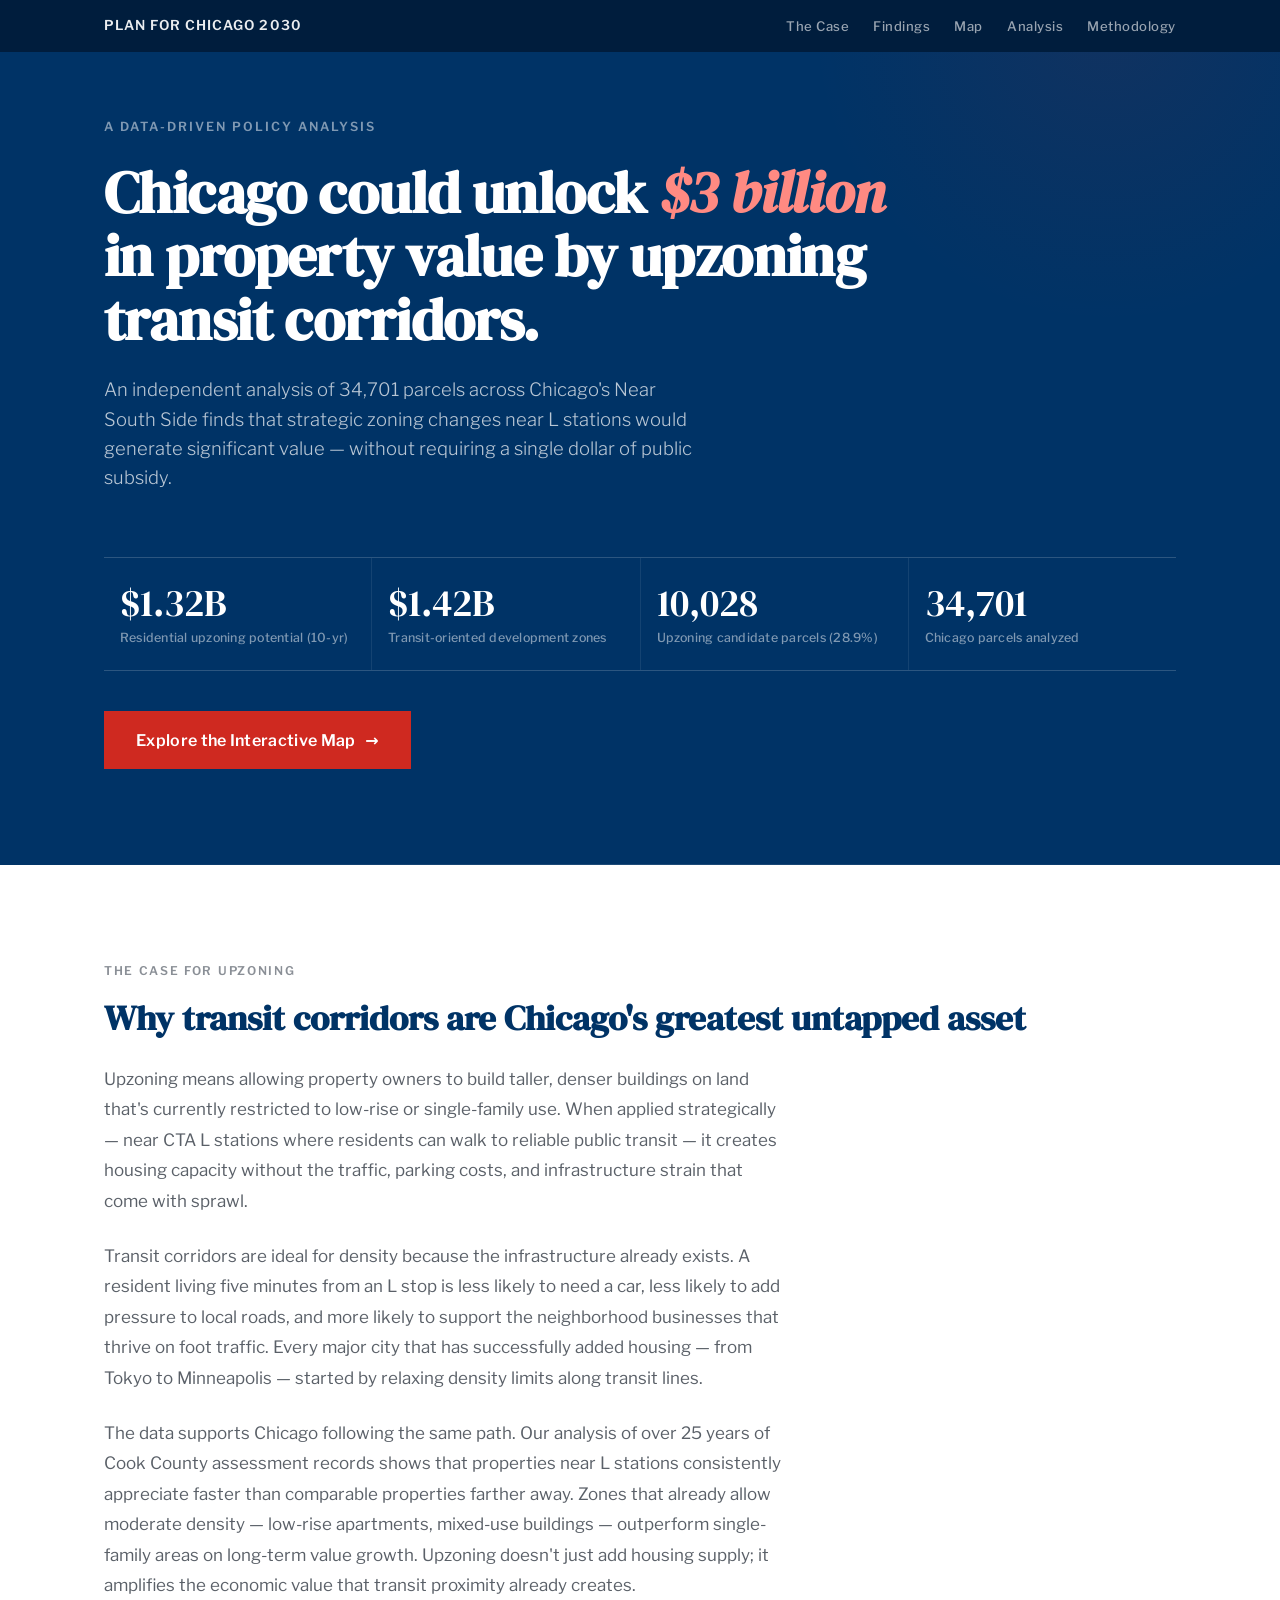
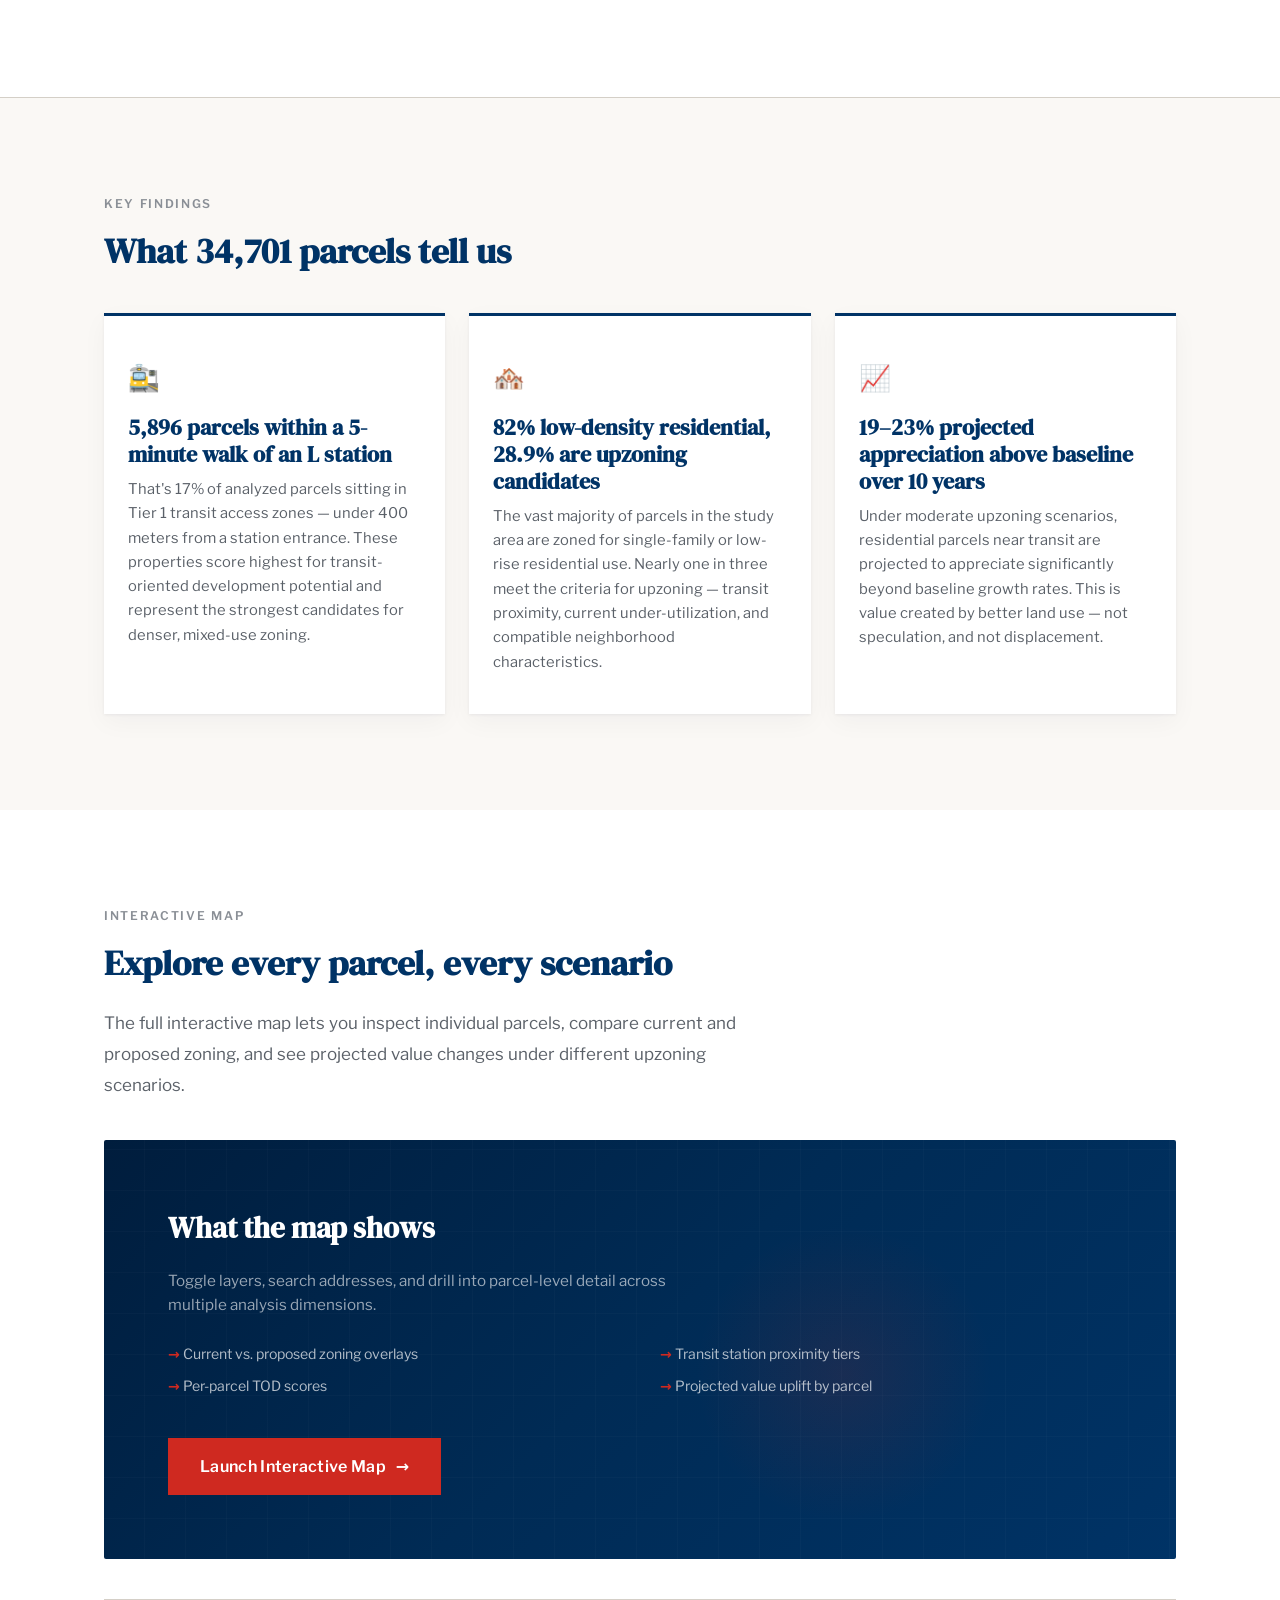
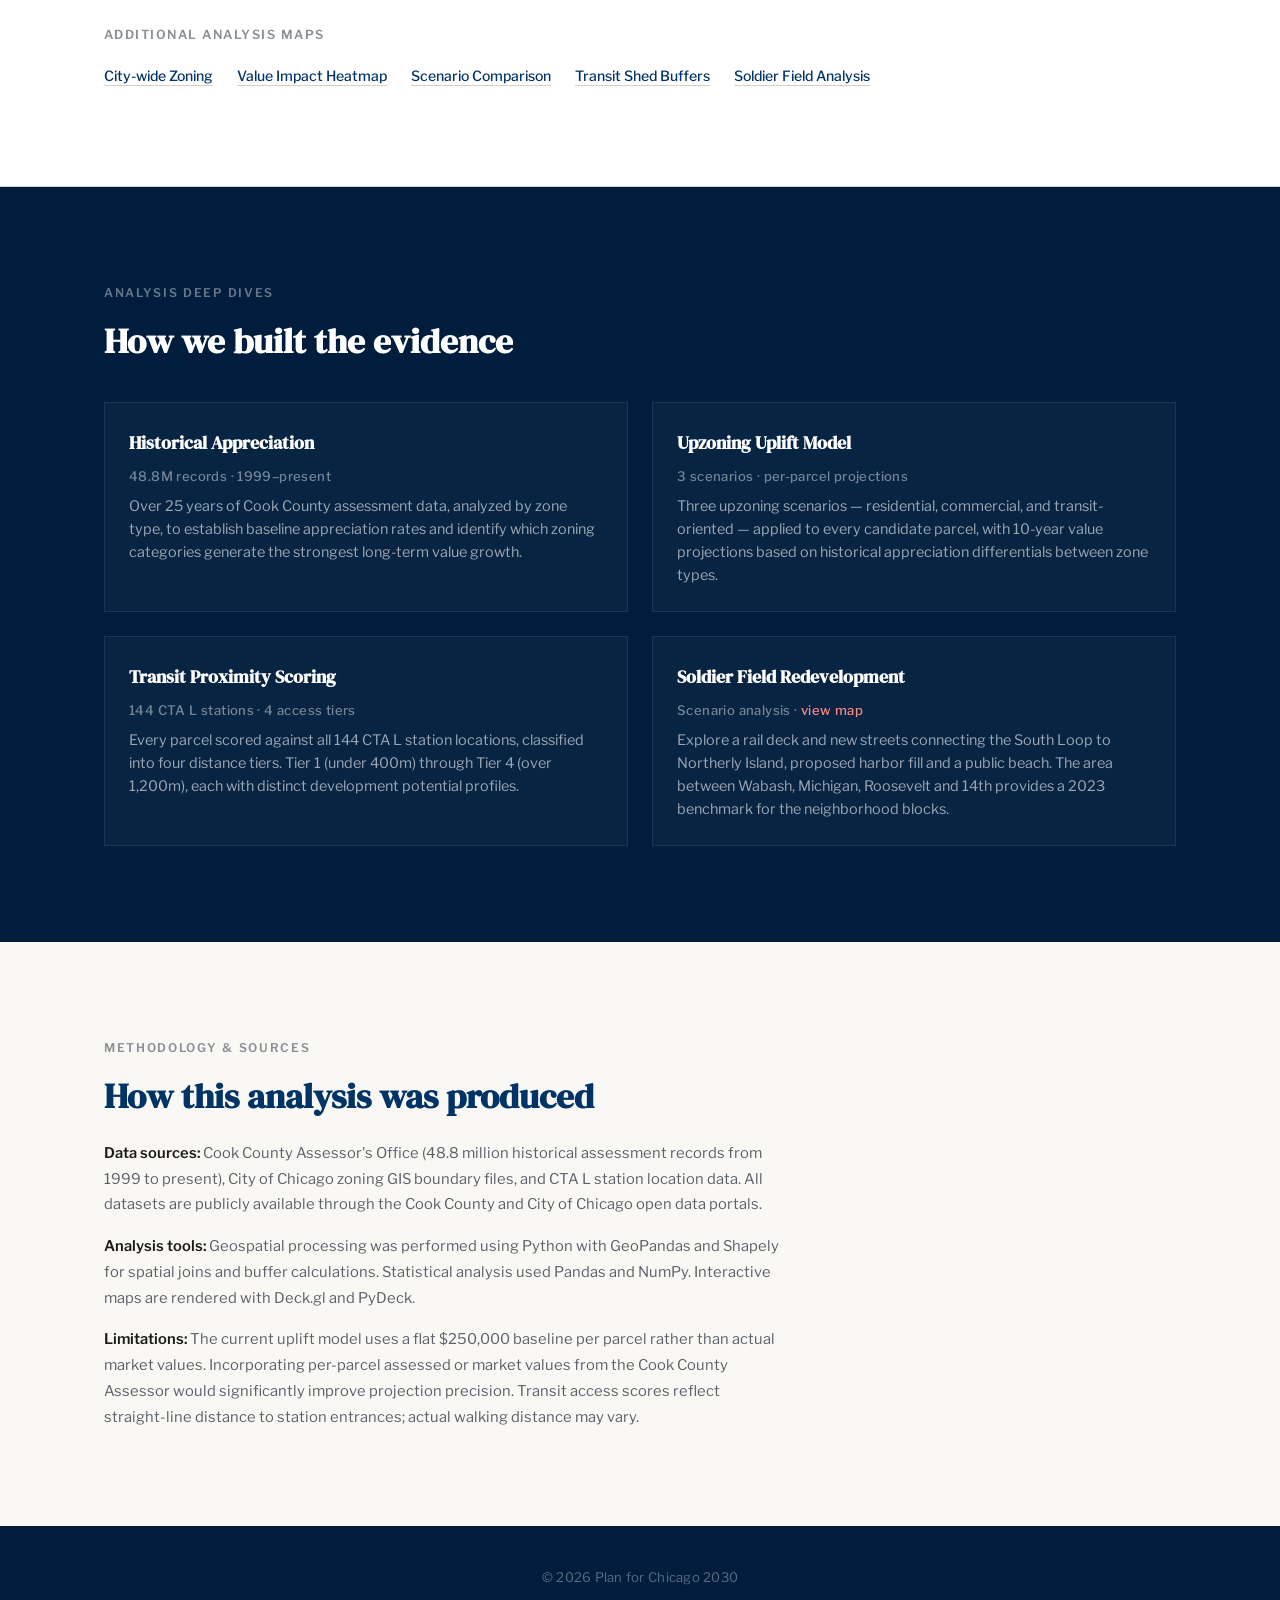
==== commit 1a7b80f9: "working on soldier field details" ====
--- a/site/index.html
+++ b/site/index.html
@@ -731,7 +731,7 @@
         <h3 class="analysis-card__title">Soldier Field Redevelopment</h3>
         <p class="analysis-card__detail">Scenario analysis &#183; <a href="../maps/soldier_field_analysis_map.html">view map</a></p>
         <p class="analysis-card__text">
-          A thought experiment: what if the Soldier Field site were redeveloped at the density of its Near South Side neighbors? The analysis projects value yield per acre using actual neighborhood assessment data.
+          Explore a rail deck and new streets connecting the South Loop to Northerly Island, proposed harbor fill and a public beach. The area between Wabash, Michigan, Roosevelt and 14th provides a 2023 benchmark for the neighborhood blocks.
         </p>
       </article>
     </div>
